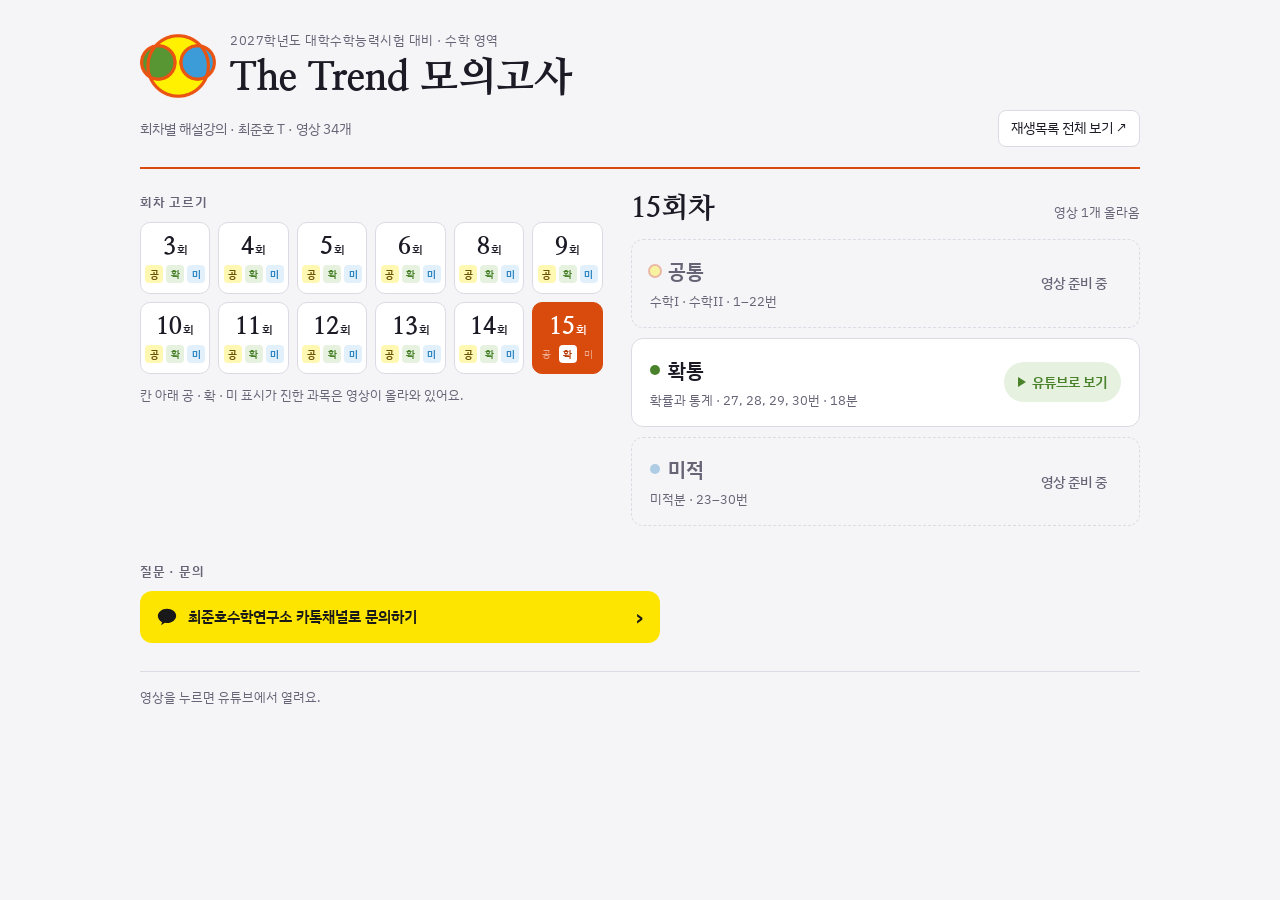
==== trend/index.html @ d7f0fb12 "trend: 14회차 미적 해설 영상 추가" ====
<!doctype html>
<html lang="ko">
<head>
<meta charset="utf-8">
<meta name="viewport" content="width=device-width,initial-scale=1,viewport-fit=cover">
<title>The Trend 모의고사 해설강의</title>
<meta name="description" content="2027학년도 수능 대비 The Trend 모의고사 회차별 해설강의 · 최준호 T">
<meta property="og:type" content="website">
<meta property="og:title" content="The Trend 모의고사 해설강의">
<meta property="og:description" content="회차를 고르고 공통 · 확통 · 미적 해설강의를 바로 보세요.">
<meta property="og:url" content="https://cjh-math.github.io/trend/">
<meta property="og:image" content="https://cjh-math.github.io/trend/og.png">
<link rel="icon" type="image/png" href="emblem.png">
<link rel="apple-touch-icon" href="apple-touch-icon.png">
<link rel="preconnect" href="https://fonts.googleapis.com">
<link rel="preconnect" href="https://fonts.gstatic.com" crossorigin>
<link rel="stylesheet" href="https://fonts.googleapis.com/css2?family=IBM+Plex+Sans+KR:wght@400;500;600&family=Nanum+Myeongjo:wght@700;800&display=swap">
<style>
:root { color-scheme: light; padding-top: env(safe-area-inset-top, 0px); padding-bottom: env(safe-area-inset-bottom, 0px); }
body { margin: 0; }
img { max-width: 100%; }
[hidden] { display: none !important; }
</style>
<link rel="stylesheet" href="style.css?v=20261031a">
</head>
<body>
<div id="app"></div>
<script src="videos.js?v=20261031a"></script>
<script src="app.js?v=20261031a"></script>
</body>
</html>
---- trend/style.css ----
/* Layout: exam-paper header, round picker on the left, the chosen round's three lectures on the right (stacked on phones) */
:root {
  --paper: #f5f5f8;
  --card: #ffffff;
  --ink: #1c1a24;
  --muted: #676476;
  --line: #dcdae4;
  --accent: #5a3ec2;
  --accent-ink: #ffffff;
  --accent-soft: #ebe6fa;
  --done: #1d7a4c;
  --done-soft: #e3f3ea;
  --warn: #b3261e;
  --e-orange: #d94a0d; --e-orange-soft: #fde9df;
  --e-yellow: #fff100; --e-yellow-soft: #fff8b3; --e-yellow-ink: #6b5200;
  --e-green: #4a822b; --e-green-soft: #e6f1df;
  --e-blue: #2b85c2; --e-blue-soft: #e1f0fa;
  --f-display: "Nanum Myeongjo", "Batang", serif;
  --f-body: "IBM Plex Sans KR", "Apple SD Gothic Neo", "Malgun Gothic", system-ui, sans-serif;
}
@media (prefers-color-scheme: dark) {
  :root:not([data-theme="light"]) {
    --paper: #14131a; --card: #1d1c25; --ink: #ecebf3; --muted: #a29fb2; --line: #302e3b;
    --accent: #a892ff; --accent-ink: #14131a; --accent-soft: #29233f; --done: #6fd39f; --done-soft: #183126; --warn: #ff8a80;
    --e-orange: #ff7a3d; --e-orange-soft: #3a2116; --e-yellow-soft: #3a3510; --e-yellow-ink: #fff27a;
    --e-green: #8fd16a; --e-green-soft: #1e2f16; --e-blue: #6cbcf0; --e-blue-soft: #15283a;
    color-scheme: dark;
  }
}
:root[data-theme="dark"] {
  --paper: #14131a; --card: #1d1c25; --ink: #ecebf3; --muted: #a29fb2; --line: #302e3b;
  --accent: #a892ff; --accent-ink: #14131a; --accent-soft: #29233f; --done: #6fd39f; --done-soft: #183126; --warn: #ff8a80;
  --e-orange: #ff7a3d; --e-orange-soft: #3a2116; --e-yellow-soft: #3a3510; --e-yellow-ink: #fff27a;
  --e-green: #8fd16a; --e-green-soft: #1e2f16; --e-blue: #6cbcf0; --e-blue-soft: #15283a;
  color-scheme: dark;
}
body { background: var(--paper); color: var(--ink); font-family: var(--f-body); font-size: 15px; line-height: 1.55; }
.wrap { max-width: 1000px; margin: 0 auto; padding-left: max(16px, env(safe-area-inset-left, 0px)); padding-right: max(16px, env(safe-area-inset-right, 0px)); padding-block: 28px 96px; }
a { color: inherit; }
button { font: inherit; color: inherit; }
:focus-visible { outline: 2px solid var(--accent); outline-offset: 2px; }

.mast { display: grid; gap: 6px; padding-bottom: 20px; margin-bottom: 24px; border-bottom: 2px solid var(--ink); }
.eyebrow { font-size: 12.5px; letter-spacing: .04em; color: var(--muted); }
.brand { display: flex; align-items: center; gap: 14px; min-width: 0; }
.emblem { width: 64px; height: 64px; flex: none; }
@media (min-width: 600px) { .emblem { width: 76px; height: 76px; } }
.brand-text { display: grid; gap: 4px; min-width: 0; }
.mast h1 { margin: 0; font-family: var(--f-display); font-weight: 800; font-size: clamp(28px, 6vw, 40px); line-height: 1.15; text-wrap: balance; }
.mast-row { display: flex; flex-wrap: wrap; align-items: center; justify-content: space-between; gap: 8px 16px; }
.mast-sub { color: var(--muted); font-size: 14px; }
.mast-links { display: flex; gap: 8px; flex-wrap: wrap; }
.btn { display: inline-flex; align-items: center; gap: 6px; padding: 7px 12px; border: 1px solid var(--line); border-radius: 8px; background: var(--card); font-size: 13.5px; text-decoration: none; cursor: pointer; }
.btn:hover { border-color: var(--accent); }
.btn-primary { background: var(--accent); color: var(--accent-ink); border-color: var(--accent); font-weight: 600; }

.layout { display: grid; gap: 28px; grid-template-columns: minmax(0, 1fr); }
@media (min-width: 780px) { .layout { grid-template-columns: minmax(0, 1fr) minmax(0, 1.1fr); align-items: start; } .panel { position: sticky; top: calc(env(safe-area-inset-top, 0px) + 16px); } }

.inapp { display: grid; gap: 10px; justify-items: start; margin: -8px 0 24px; padding: 12px 14px; border-radius: 10px; background: var(--e-yellow-soft); color: var(--ink); font-size: 14px; line-height: 1.6; }
.inapp p { margin: 0; }
.label { font-size: 12.5px; font-weight: 600; letter-spacing: .06em; color: var(--muted); margin: 0 0 10px; }
.rounds { display: grid; grid-template-columns: repeat(auto-fill, minmax(70px, 1fr)); gap: 8px; }
.tile { display: grid; justify-items: center; gap: 6px; padding: 12px 4px 10px; border: 1px solid var(--line); border-radius: 10px; background: var(--card); cursor: pointer; }
.tile:hover { border-color: var(--accent); }
.tile-num { font-family: var(--f-display); font-weight: 800; font-size: 24px; line-height: 1; font-variant-numeric: tabular-nums; }
.tile-num small { font-family: var(--f-body); font-weight: 500; font-size: 12px; margin-left: 1px; }
.dots { display: flex; gap: 3px; }
.dot { width: 16px; height: 16px; border-radius: 4px; display: grid; place-items: center; font-size: 10px; line-height: 1; border: 1px solid var(--line); color: var(--muted); }
.dot.on { background: var(--accent-soft); border-color: transparent; color: var(--accent); font-weight: 600; }
.tile[aria-pressed="true"] { background: var(--accent); border-color: var(--accent); color: var(--accent-ink); }
.tile[aria-pressed="true"] .dot { border-color: transparent; color: var(--accent-ink); opacity: .55; }
.tile[aria-pressed="true"] .dot.on { background: var(--accent-ink); color: var(--accent); opacity: 1; }
.tile.empty:not([aria-pressed="true"]) .tile-num { color: var(--muted); }
.tile-add { border-style: dashed; color: var(--muted); font-size: 13px; align-content: center; }
.legend { margin-top: 12px; font-size: 12.5px; color: var(--muted); }

.panel-head { display: flex; align-items: baseline; justify-content: space-between; gap: 12px; flex-wrap: wrap; margin-bottom: 12px; }
.panel h2 { margin: 0; font-family: var(--f-display); font-weight: 800; font-size: 28px; line-height: 1.2; }
.panel-note { color: var(--muted); font-size: 13px; }
.subjects { display: grid; gap: 10px; }
.subj { display: grid; grid-template-columns: minmax(0, 1fr) auto; align-items: center; gap: 4px 16px; padding: 16px 18px; border: 1px solid var(--line); border-radius: 12px; background: var(--card); text-decoration: none; }
a.subj:hover { border-color: var(--accent); }
a.subj:hover .subj-go { background: var(--accent); color: var(--accent-ink); }
.subj-name { font-size: 20px; font-weight: 600; display: flex; align-items: center; gap: 8px; flex-wrap: wrap; }
.subj-meta { grid-column: 1; font-size: 13px; color: var(--muted); }
.subj-go { grid-column: 2; grid-row: 1 / span 2; display: inline-flex; align-items: center; gap: 6px; padding: 9px 14px; border-radius: 999px; background: var(--accent-soft); color: var(--accent); font-weight: 600; font-size: 14px; white-space: nowrap; }
.subj.off { background: transparent; border-style: dashed; }
.subj.off .subj-name { color: var(--muted); }
.subj.off .subj-go { background: transparent; color: var(--muted); font-weight: 500; }
.play { width: 0; height: 0; border-left: 8px solid currentColor; border-top: 5px solid transparent; border-bottom: 5px solid transparent; }

.edit-row { display: grid; gap: 8px; padding: 14px 16px; border: 1px solid var(--line); border-radius: 12px; background: var(--card); }
.edit-row .subj-name { font-size: 16px; }
.fields { display: grid; grid-template-columns: minmax(0, 1fr) 96px; gap: 8px; }
.fields input { width: 100%; box-sizing: border-box; padding: 8px 10px; border: 1px solid var(--line); border-radius: 8px; background: var(--paper); color: var(--ink); font: inherit; font-size: 14px; }
.fields input[aria-invalid="true"] { border-color: var(--warn); }
.err { color: var(--warn); font-size: 12.5px; }
.hint { color: var(--muted); font-size: 12.5px; }

.savebar { position: fixed; left: 0; right: 0; bottom: 0; z-index: 20; background: var(--card); border-top: 1px solid var(--line); padding-bottom: calc(12px + env(safe-area-inset-bottom, 0px)); padding-top: 12px; padding-left: max(16px, env(safe-area-inset-left, 0px)); padding-right: max(16px, env(safe-area-inset-right, 0px)); }
.savebar-in { max-width: 1000px; margin: 0 auto; display: flex; align-items: center; justify-content: space-between; gap: 12px; flex-wrap: wrap; }
.savebar-msg { font-size: 14px; }
.savebar-btns { display: flex; gap: 8px; }

/* Emblem look: orange outline as the accent, the three subjects take the emblem's yellow, green and blue */
.look-emblem { --accent: var(--e-orange); --accent-ink: #ffffff; --accent-soft: var(--e-orange-soft); }
.look-emblem .mast { border-bottom-color: var(--e-orange); }
.look-emblem .dot.on[data-s="c"] { background: var(--e-yellow-soft); color: var(--e-yellow-ink); }
.look-emblem .dot.on[data-s="p"] { background: var(--e-green-soft); color: var(--e-green); }
.look-emblem .dot.on[data-s="m"] { background: var(--e-blue-soft); color: var(--e-blue); }
.look-emblem .tile[aria-pressed="true"] .dot.on { background: #ffffff; color: #b83d08; }
.subj-mark { display: none; }
.look-emblem .subj-mark { display: block; width: 10px; height: 10px; border-radius: 50%; flex: none; }
.look-emblem .subj[data-s="c"] .subj-mark { background: var(--e-yellow); box-shadow: 0 0 0 2px var(--e-orange); }
.look-emblem .subj[data-s="p"] .subj-mark { background: var(--e-green); }
.look-emblem .subj[data-s="m"] .subj-mark { background: var(--e-blue); }
.look-emblem .subj[data-s="c"] .subj-go { background: var(--e-yellow-soft); color: var(--e-yellow-ink); }
.look-emblem .subj[data-s="p"] .subj-go { background: var(--e-green-soft); color: var(--e-green); }
.look-emblem .subj[data-s="m"] .subj-go { background: var(--e-blue-soft); color: var(--e-blue); }
.look-emblem a.subj[data-s="c"]:hover { border-color: var(--e-orange); } .look-emblem a.subj[data-s="c"]:hover .subj-go { background: var(--e-yellow); color: #1c1a24; }
.look-emblem a.subj[data-s="p"]:hover { border-color: var(--e-green); } .look-emblem a.subj[data-s="p"]:hover .subj-go { background: var(--e-green); color: #ffffff; }
.look-emblem a.subj[data-s="m"]:hover { border-color: var(--e-blue); } .look-emblem a.subj[data-s="m"]:hover .subj-go { background: var(--e-blue); color: #ffffff; }
.look-emblem .subj.off .subj-mark { opacity: .35; }
.look-emblem .subj.off .subj-go { background: transparent; color: var(--muted); }

.contact { margin-top: 36px; max-width: 520px; }
.contact a.kakao { display: flex; align-items: center; gap: 10px; padding: 14px 16px; border-radius: 12px; background: #fee500; color: #191919; font-size: 15px; font-weight: 600; text-decoration: none; }
.contact a.kakao svg { width: 22px; height: 22px; flex: none; }
.contact a.kakao .go { margin-left: auto; font-size: 22px; line-height: 1; }
.contact a.kakao:hover { background: #f5dc00; }
.foot { margin-top: 28px; padding-top: 16px; border-top: 1px solid var(--line); color: var(--muted); font-size: 12.5px; }
@media (prefers-reduced-motion: no-preference) { .tile, .subj, .btn, .subj-go { transition: border-color .15s, background-color .15s, color .15s; } }

/* 회차 전용 페이지(trend/14/ 등) */
.only .layout { grid-template-columns: minmax(0, 1fr) !important; max-width: 640px; }
.only .panel { position: static; }
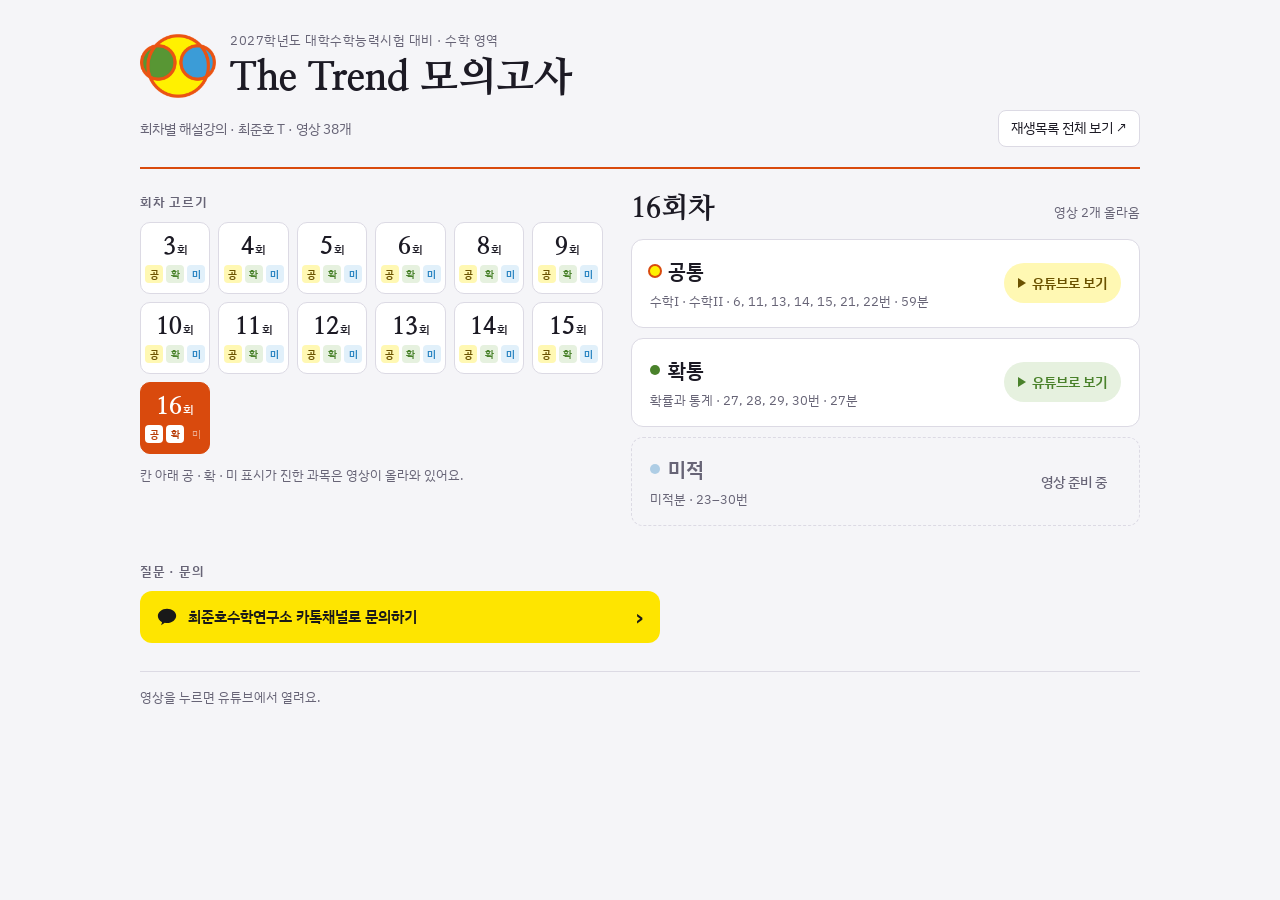
==== commit 9c3f8e05: "trend: 15회차 미적·16회차 공통·확통 영상 추가, 16회차 전용 페이지" ====
--- a/trend/index.html
+++ b/trend/index.html
@@ -21,11 +21,11 @@
 img { max-width: 100%; }
 [hidden] { display: none !important; }
 </style>
-<link rel="stylesheet" href="style.css?v=20261031a">
+<link rel="stylesheet" href="style.css?v=20261107a">
 </head>
 <body>
 <div id="app"></div>
-<script src="videos.js?v=20261031a"></script>
-<script src="app.js?v=20261031a"></script>
+<script src="videos.js?v=20261107a"></script>
+<script src="app.js?v=20261107a"></script>
 </body>
 </html>
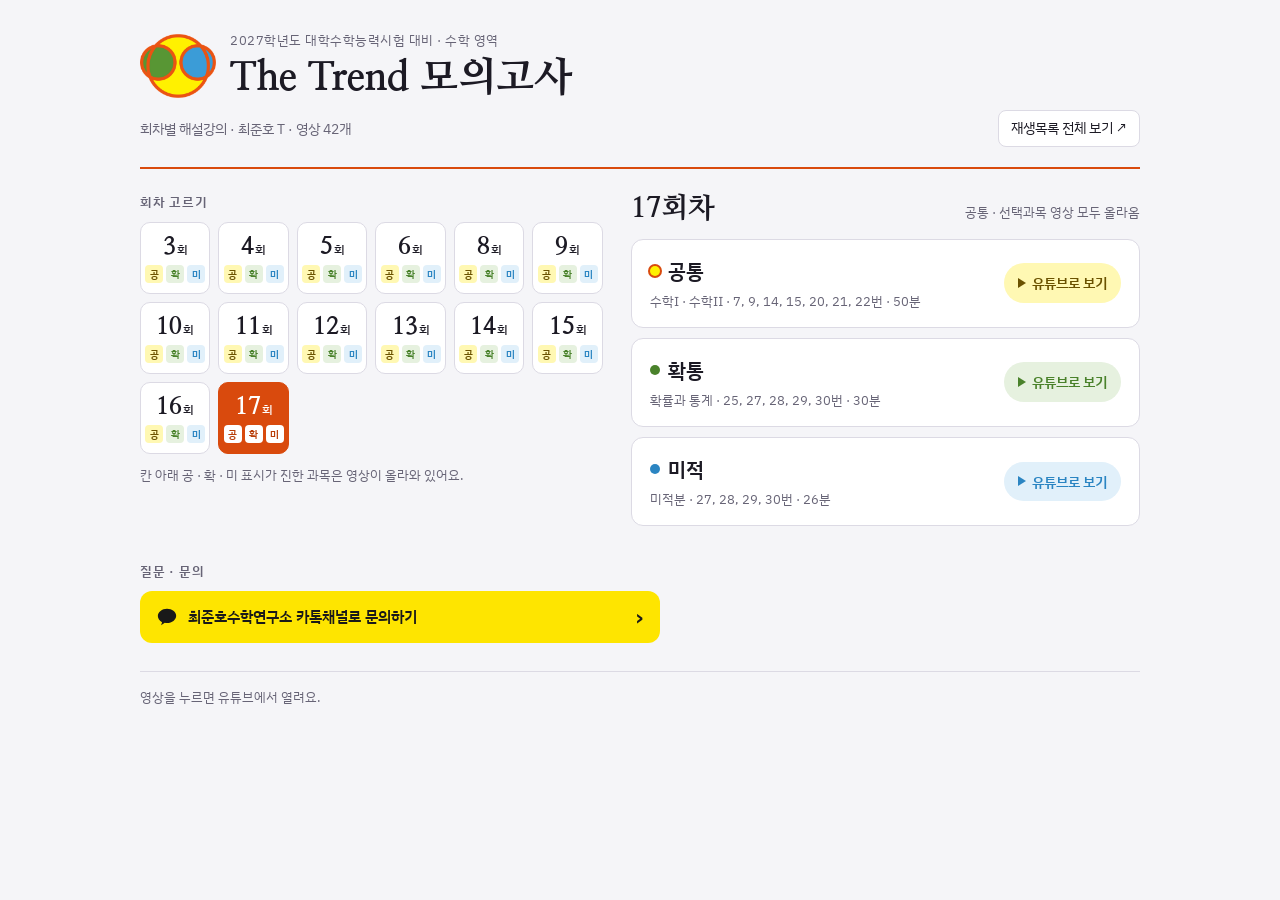
==== commit ca4039e3: "trend: 16회 미적·17회 공통/확통/미적 해설 영상 (다시 편집본)" ====
--- a/trend/index.html
+++ b/trend/index.html
@@ -21,11 +21,11 @@
 img { max-width: 100%; }
 [hidden] { display: none !important; }
 </style>
-<link rel="stylesheet" href="style.css?v=20261107a">
+<link rel="stylesheet" href="style.css?v=20261115a">
 </head>
 <body>
 <div id="app"></div>
-<script src="videos.js?v=20261107a"></script>
-<script src="app.js?v=20261107a"></script>
+<script src="videos.js?v=20261115a"></script>
+<script src="app.js?v=20261115a"></script>
 </body>
 </html>
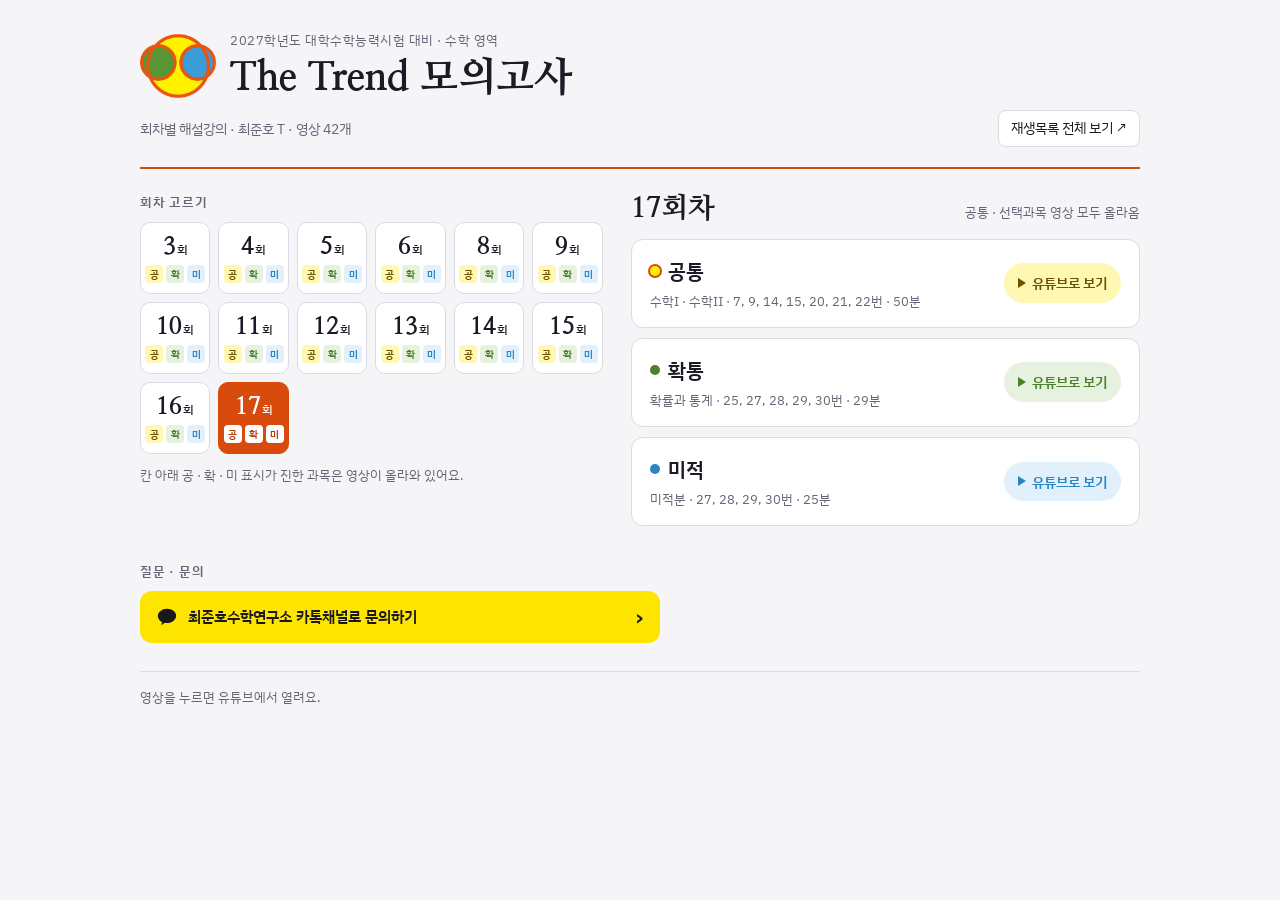
==== commit c5f24521: "trend: 16회 미적·17회 공통/확통/미적 영상 교체 (칠판 지우기·빈 구간 정리본)" ====
--- a/trend/index.html
+++ b/trend/index.html
@@ -21,11 +21,11 @@
 img { max-width: 100%; }
 [hidden] { display: none !important; }
 </style>
-<link rel="stylesheet" href="style.css?v=20261115a">
+<link rel="stylesheet" href="style.css?v=20261115b">
 </head>
 <body>
 <div id="app"></div>
-<script src="videos.js?v=20261115a"></script>
-<script src="app.js?v=20261115a"></script>
+<script src="videos.js?v=20261115b"></script>
+<script src="app.js?v=20261115b"></script>
 </body>
 </html>
